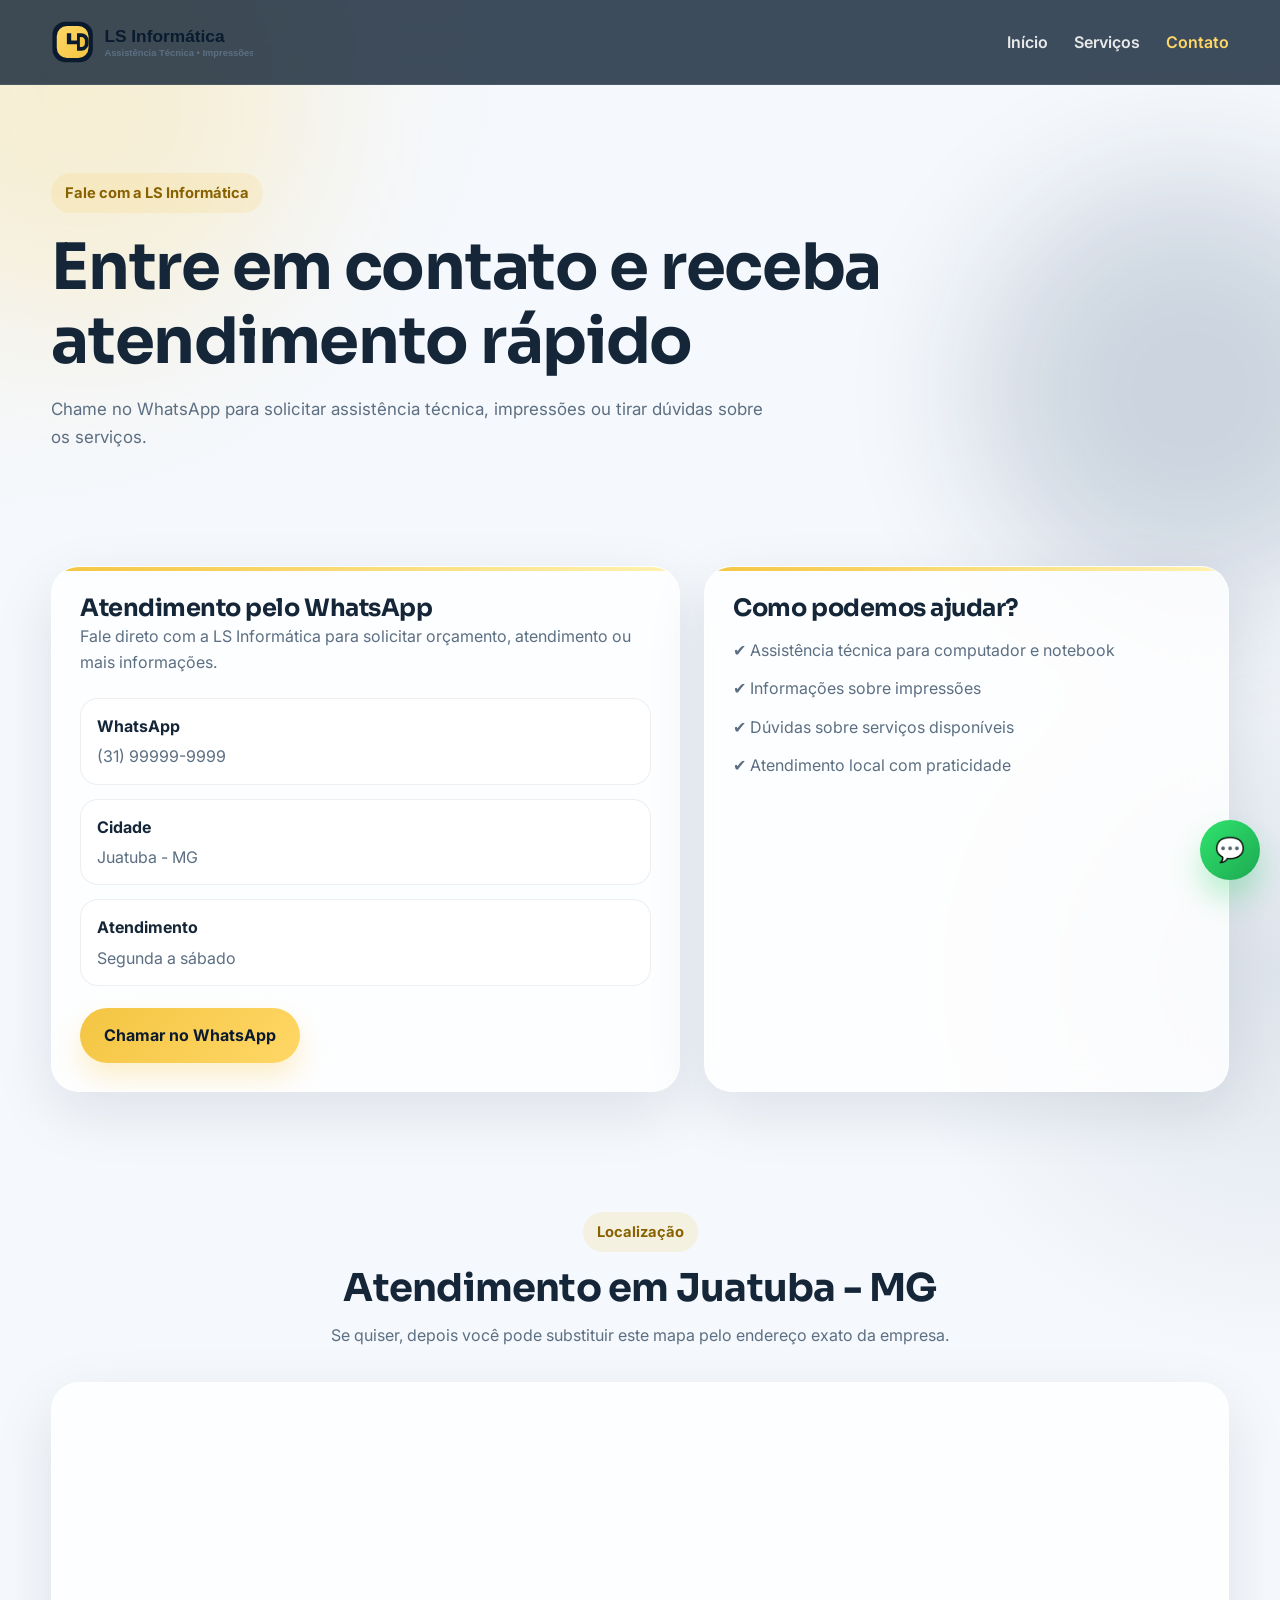
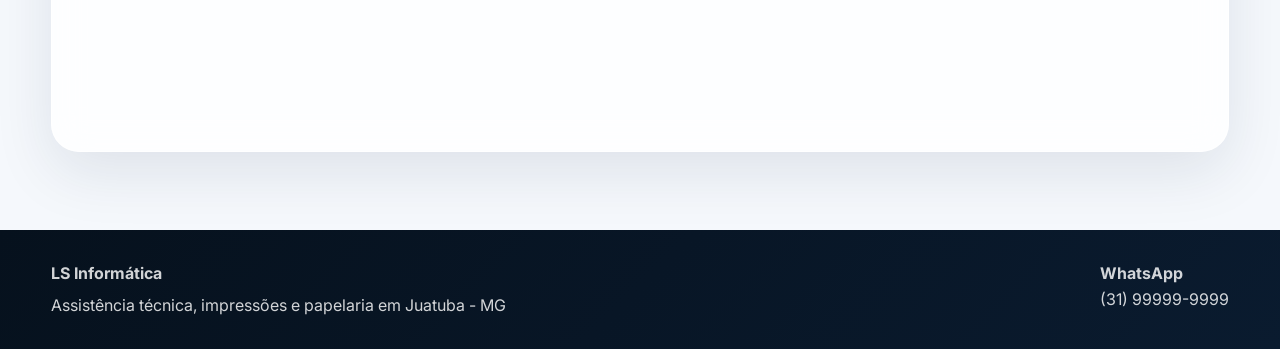
==== contato.html @ fe8e810d "Add files via upload" ====
<!DOCTYPE html>
<html lang="pt-BR">
<head>
  <meta charset="UTF-8">
  <meta name="viewport" content="width=device-width, initial-scale=1.0">
  <title>Contato | LS Informática</title>
  <meta name="description" content="Entre em contato com a LS Informática em Juatuba - MG pelo WhatsApp e veja a localização.">
  <link rel="icon" href="favicon.svg" type="image/svg+xml">
  <link rel="preconnect" href="https://fonts.googleapis.com">
  <link rel="preconnect" href="https://fonts.gstatic.com" crossorigin>
  <link href="https://fonts.googleapis.com/css2?family=Inter:wght@400;500;600;700;800&family=Sora:wght@500;600;700;800&display=swap" rel="stylesheet">
  <link rel="stylesheet" href="style.css">
</head>
<body>
  <div class="bg-orb orb-1"></div>
  <div class="bg-orb orb-2"></div>

  <header class="site-header">
    <div class="container header-wrap">
      <a href="index.html" class="brand" aria-label="Página inicial da LS Informática">
        <img src="logo.svg" alt="LS Informática">
      </a>
      <nav class="site-nav">
        <ul>
          <li><a href="index.html">Início</a></li>
          <li><a href="servicos.html">Serviços</a></li>
          <li><a href="contato.html" class="active">Contato</a></li>
        </ul>
      </nav>
    </div>
  </header>

  <main>
    <section class="page-hero">
      <div class="container">
        <span class="pill">Fale com a LS Informática</span>
        <h1>Entre em contato e receba atendimento rápido</h1>
        <p>Chame no WhatsApp para solicitar assistência técnica, impressões ou tirar dúvidas sobre os serviços.</p>
      </div>
    </section>

    <section class="section">
      <div class="container contact-grid">
        <article class="card premium-card">
          <h2>Atendimento pelo WhatsApp</h2>
          <p>Fale direto com a LS Informática para solicitar orçamento, atendimento ou mais informações.</p>
          <div class="info-list spaced">
            <div><strong>WhatsApp</strong><span>(31) 99999-9999</span></div>
            <div><strong>Cidade</strong><span>Juatuba - MG</span></div>
            <div><strong>Atendimento</strong><span>Segunda a sábado</span></div>
          </div>
          <a href="https://wa.me/5531999999999?text=Olá,%20vim%20pelo%20site%20e%20quero%20mais%20informações" class="btn btn-primary">Chamar no WhatsApp</a>
        </article>

        <article class="card premium-card">
          <h2>Como podemos ajudar?</h2>
          <div class="contact-list">
            <span>✔ Assistência técnica para computador e notebook</span>
            <span>✔ Informações sobre impressões</span>
            <span>✔ Dúvidas sobre serviços disponíveis</span>
            <span>✔ Atendimento local com praticidade</span>
          </div>
        </article>
      </div>
    </section>

    <section class="section section-soft">
      <div class="container">
        <div class="section-head">
          <span class="eyebrow">Localização</span>
          <h2>Atendimento em Juatuba - MG</h2>
          <p>Se quiser, depois você pode substituir este mapa pelo endereço exato da empresa.</p>
        </div>
        <div class="map-box">
          <iframe
            src="https://www.google.com/maps?q=Juatuba%20MG&output=embed"
            width="100%"
            height="360"
            style="border:0;"
            allowfullscreen=""
            loading="lazy"
            referrerpolicy="no-referrer-when-downgrade">
          </iframe>
        </div>
      </div>
    </section>
  </main>

  <footer class="site-footer">
    <div class="container footer-wrap">
      <div>
        <p class="footer-brand"><strong>LS Informática</strong></p>
        <p>Assistência técnica, impressões e papelaria em Juatuba - MG</p>
      </div>
      <div>
        <p><strong>WhatsApp</strong></p>
        <p>(31) 99999-9999</p>
      </div>
    </div>
  </footer>

  <a href="https://wa.me/5531999999999?text=Olá,%20quero%20falar%20com%20a%20LS%20Informática" class="whatsapp" aria-label="Chamar no WhatsApp">💬</a>
</body>
</html>
---- style.css ----
:root {
  --navy-950: #06111d;
  --navy-900: #0a1b2f;
  --navy-800: #102742;
  --navy-700: #15365d;
  --gold-500: #f4c542;
  --gold-400: #ffd766;
  --bg: #f5f8fc;
  --surface: rgba(255, 255, 255, 0.82);
  --surface-strong: #ffffff;
  --text: #152638;
  --muted: #5c6f82;
  --border: rgba(16, 39, 66, 0.08);
  --shadow-soft: 0 20px 60px rgba(16, 39, 66, 0.10);
  --shadow-card: 0 15px 35px rgba(16, 39, 66, 0.08);
  --radius-xl: 28px;
  --radius-lg: 22px;
  --radius-md: 16px;
  --container: 1180px;
  --transition: all 0.28s ease;
}

* {
  margin: 0;
  padding: 0;
  box-sizing: border-box;
}

html {
  scroll-behavior: smooth;
}

body {
  font-family: 'Inter', sans-serif;
  color: var(--text);
  background:
    radial-gradient(circle at top left, rgba(244, 197, 66, 0.10), transparent 22%),
    radial-gradient(circle at right center, rgba(21, 54, 93, 0.10), transparent 24%),
    var(--bg);
  line-height: 1.65;
  overflow-x: hidden;
}

h1, h2, h3, h4 {
  font-family: 'Sora', sans-serif;
  line-height: 1.15;
  letter-spacing: -0.02em;
}

a {
  text-decoration: none;
}

img {
  display: block;
  max-width: 100%;
}

.container {
  width: min(92%, var(--container));
  margin: 0 auto;
}

.bg-orb {
  position: fixed;
  width: 420px;
  height: 420px;
  border-radius: 999px;
  filter: blur(70px);
  opacity: 0.18;
  pointer-events: none;
  z-index: -1;
}

.orb-1 {
  background: #ffd766;
  top: -100px;
  left: -120px;
}

.orb-2 {
  background: #193a62;
  right: -120px;
  top: 180px;
}

.site-header {
  position: sticky;
  top: 0;
  z-index: 1000;
  backdrop-filter: blur(18px);
  background: rgba(10, 27, 47, 0.78);
  border-bottom: 1px solid rgba(255, 255, 255, 0.08);
}

.header-wrap {
  display: flex;
  align-items: center;
  justify-content: space-between;
  gap: 20px;
  padding: 16px 0;
}

.brand img {
  height: 52px;
}

.site-nav ul {
  list-style: none;
  display: flex;
  align-items: center;
  gap: 26px;
}

.site-nav a {
  color: rgba(255,255,255,0.88);
  font-weight: 600;
  transition: var(--transition);
}

.site-nav a:hover,
.site-nav a.active {
  color: var(--gold-400);
}

.hero,
.page-hero {
  position: relative;
  padding: 88px 0 72px;
}

.hero-grid {
  display: grid;
  grid-template-columns: 1.15fr 0.85fr;
  align-items: center;
  gap: 32px;
}

.hero-copy h1,
.page-hero h1 {
  font-size: clamp(2.25rem, 5vw, 4.5rem);
  margin: 18px 0 18px;
}

.hero-copy p,
.page-hero p {
  color: var(--muted);
  font-size: 1.06rem;
  max-width: 720px;
}

.pill,
.eyebrow {
  display: inline-flex;
  align-items: center;
  gap: 8px;
  padding: 8px 14px;
  border-radius: 999px;
  background: rgba(244, 197, 66, 0.14);
  color: #886200;
  font-weight: 700;
  font-size: 0.92rem;
}

.eyebrow-light {
  background: rgba(255,255,255,0.14);
  color: var(--gold-400);
}

.hero-actions {
  display: flex;
  gap: 14px;
  margin-top: 26px;
  flex-wrap: wrap;
}

.hero-badges {
  display: flex;
  flex-wrap: wrap;
  gap: 12px;
  margin-top: 22px;
}

.hero-badges span {
  background: rgba(255,255,255,0.72);
  border: 1px solid rgba(16,39,66,0.06);
  border-radius: 999px;
  padding: 10px 14px;
  color: var(--text);
  font-weight: 600;
  box-shadow: var(--shadow-card);
}

.glass-card,
.card,
.map-box {
  backdrop-filter: blur(18px);
  background: var(--surface);
  border: 1px solid rgba(255,255,255,0.6);
  box-shadow: var(--shadow-soft);
}

.hero-panel,
.card {
  border-radius: var(--radius-xl);
}

.hero-panel {
  padding: 28px;
}

.hero-panel-top {
  display: flex;
  align-items: center;
  justify-content: space-between;
  gap: 16px;
  margin-bottom: 18px;
}

.panel-tag,
.panel-status {
  font-size: 0.88rem;
  font-weight: 700;
  border-radius: 999px;
  padding: 8px 12px;
}

.panel-tag {
  background: rgba(16,39,66,0.08);
  color: var(--navy-700);
}

.panel-status {
  background: rgba(80, 200, 120, 0.14);
  color: #127a39;
}

.hero-panel h2 {
  font-size: 1.6rem;
  margin-bottom: 18px;
}

.info-list {
  display: grid;
  gap: 14px;
}

.info-list.spaced {
  margin: 22px 0;
}

.info-list div {
  display: grid;
  gap: 4px;
  padding: 14px 16px;
  border-radius: 18px;
  background: rgba(255,255,255,0.7);
  border: 1px solid var(--border);
}

.info-list strong {
  font-size: 1rem;
}

.info-list span {
  color: var(--muted);
}

.section {
  padding: 42px 0 78px;
}

.section-soft {
  position: relative;
}

.section-head {
  max-width: 780px;
  margin: 0 auto 34px;
  text-align: center;
}

.section-head h2,
.cta-box h2 {
  font-size: clamp(1.8rem, 3vw, 2.8rem);
  margin: 14px 0 12px;
}

.section-head p,
.cta-box p,
.card p,
.contact-list span {
  color: var(--muted);
}

.grid {
  display: grid;
  gap: 22px;
}

.grid-3 {
  grid-template-columns: repeat(3, 1fr);
}

.grid-4 {
  grid-template-columns: repeat(4, 1fr);
}

.card {
  padding: 28px;
  transition: var(--transition);
}

.card:hover {
  transform: translateY(-4px);
  box-shadow: 0 18px 46px rgba(16, 39, 66, 0.14);
}

.card h3 {
  font-size: 1.18rem;
  margin: 10px 0 8px;
}

.icon {
  width: 52px;
  height: 52px;
  display: grid;
  place-items: center;
  border-radius: 16px;
  background: linear-gradient(135deg, rgba(244,197,66,0.22), rgba(255,255,255,0.88));
  font-size: 1.45rem;
}

.premium-card,
.service-card,
.quote-card {
  position: relative;
  overflow: hidden;
}

.premium-card::before,
.service-card::before,
.quote-card::before {
  content: "";
  position: absolute;
  inset: 0 auto auto 0;
  width: 100%;
  height: 4px;
  background: linear-gradient(90deg, var(--gold-500), #fff2b0);
}

.quote-card p {
  font-style: italic;
}

.btn {
  display: inline-flex;
  align-items: center;
  justify-content: center;
  gap: 10px;
  padding: 14px 24px;
  border-radius: 999px;
  font-weight: 700;
  transition: var(--transition);
}

.btn-primary {
  color: var(--navy-900);
  background: linear-gradient(135deg, var(--gold-500), var(--gold-400));
  box-shadow: 0 14px 28px rgba(244, 197, 66, 0.28);
}

.btn-primary:hover {
  transform: translateY(-2px);
  box-shadow: 0 18px 34px rgba(244, 197, 66, 0.32);
}

.btn-secondary {
  color: var(--navy-800);
  background: rgba(255,255,255,0.86);
  border: 1px solid rgba(16,39,66,0.08);
}

.btn-secondary:hover {
  background: #fff;
}

.cta-box {
  border-radius: 30px;
  background: linear-gradient(135deg, var(--navy-900), var(--navy-700));
  padding: 34px;
  display: flex;
  align-items: center;
  justify-content: space-between;
  gap: 20px;
  color: #fff;
  box-shadow: var(--shadow-soft);
}

.cta-box p,
.site-footer p {
  color: rgba(255,255,255,0.82);
}

.contact-grid {
  display: grid;
  grid-template-columns: 1.2fr 1fr;
  gap: 24px;
}

.contact-list {
  display: grid;
  gap: 12px;
  margin-top: 14px;
}

.map-box {
  overflow: hidden;
  border-radius: var(--radius-xl);
}

.site-footer {
  background: linear-gradient(135deg, var(--navy-950), var(--navy-900));
  padding: 30px 0;
}

.footer-wrap {
  display: flex;
  justify-content: space-between;
  gap: 20px;
  flex-wrap: wrap;
}

.footer-brand {
  margin-bottom: 6px;
}

.whatsapp {
  position: fixed;
  right: 20px;
  bottom: 20px;
  width: 60px;
  height: 60px;
  border-radius: 50%;
  display: grid;
  place-items: center;
  background: linear-gradient(135deg, #2fe56e, #1da851);
  color: white;
  font-size: 1.5rem;
  box-shadow: 0 18px 30px rgba(37, 211, 102, 0.30);
  z-index: 1001;
  transition: var(--transition);
}

.whatsapp:hover {
  transform: scale(1.06);
}

@media (max-width: 1024px) {
  .hero-grid,
  .contact-grid,
  .grid-3,
  .grid-4 {
    grid-template-columns: 1fr 1fr;
  }

  .cta-box {
    flex-direction: column;
    align-items: flex-start;
  }
}

@media (max-width: 768px) {
  .header-wrap {
    flex-direction: column;
    align-items: flex-start;
  }

  .site-nav ul {
    flex-wrap: wrap;
    gap: 14px;
  }

  .hero-grid,
  .contact-grid,
  .grid-3,
  .grid-4 {
    grid-template-columns: 1fr;
  }

  .hero,
  .page-hero {
    padding-top: 74px;
  }

  .hero-copy h1,
  .page-hero h1 {
    font-size: 2.25rem;
  }

  .cta-box,
  .hero-panel,
  .card {
    padding: 24px;
  }
}
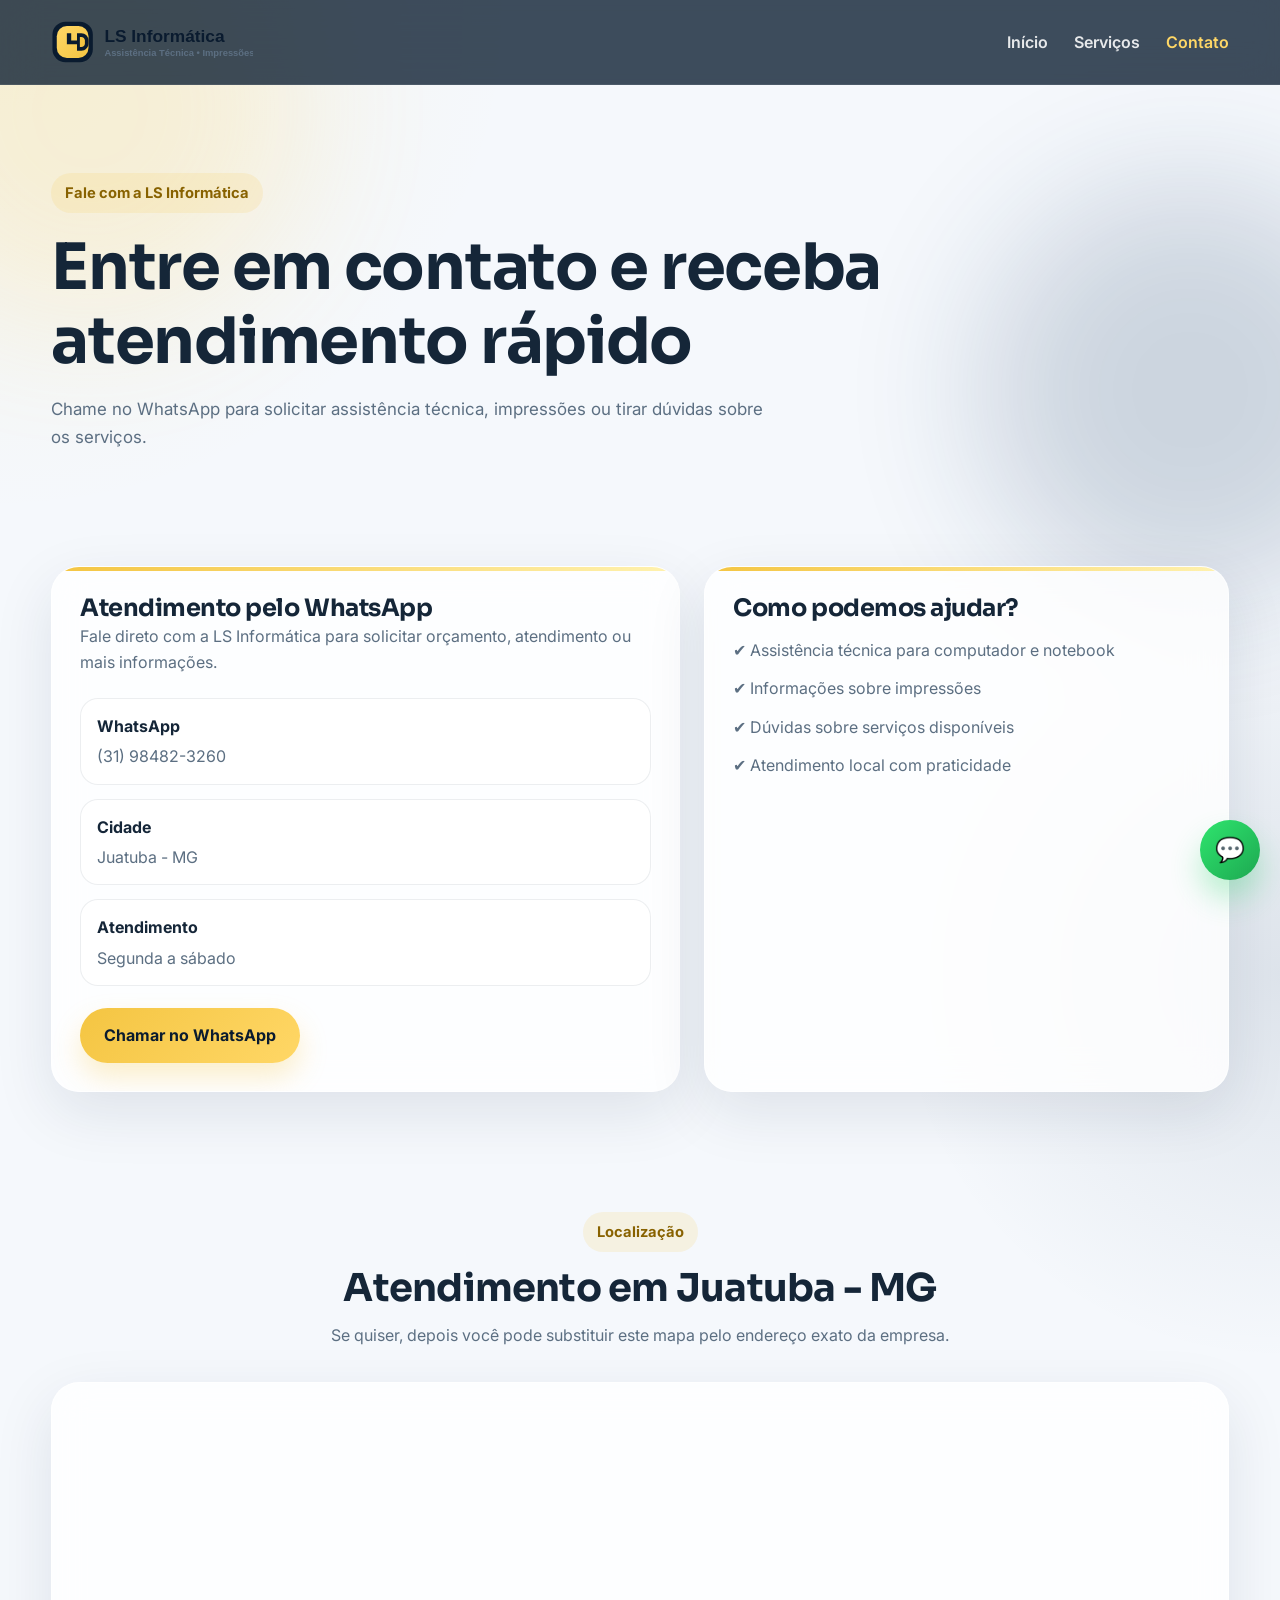
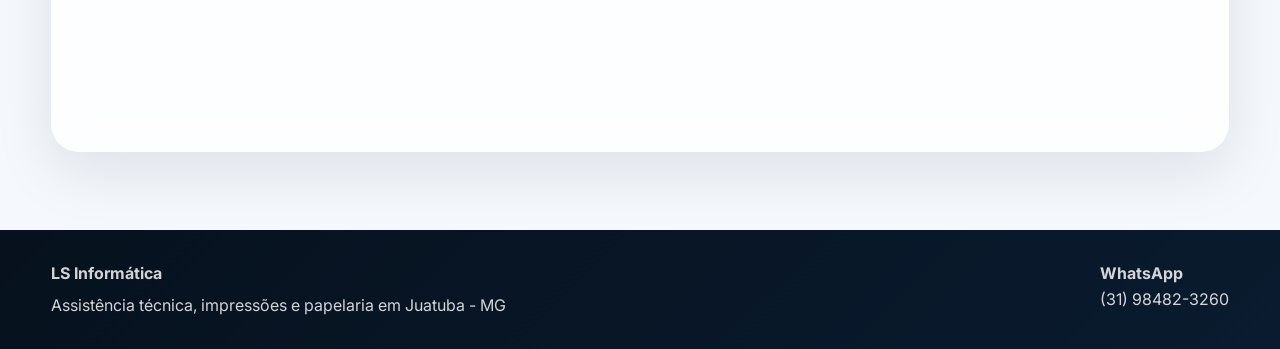
==== commit f7ee92d7: "Update contato.html" ====
--- a/contato.html
+++ b/contato.html
@@ -45,11 +45,11 @@
           <h2>Atendimento pelo WhatsApp</h2>
           <p>Fale direto com a LS Informática para solicitar orçamento, atendimento ou mais informações.</p>
           <div class="info-list spaced">
-            <div><strong>WhatsApp</strong><span>(31) 99999-9999</span></div>
+            <div><strong>WhatsApp</strong><span>(31) 98482-3260</span></div>
             <div><strong>Cidade</strong><span>Juatuba - MG</span></div>
             <div><strong>Atendimento</strong><span>Segunda a sábado</span></div>
           </div>
-          <a href="https://wa.me/5531999999999?text=Olá,%20vim%20pelo%20site%20e%20quero%20mais%20informações" class="btn btn-primary">Chamar no WhatsApp</a>
+          <a href="https://wa.me/5531984823260?text=Olá,%20vim%20pelo%20site%20e%20quero%20mais%20informações" class="btn btn-primary">Chamar no WhatsApp</a>
         </article>
 
         <article class="card premium-card">
@@ -94,11 +94,11 @@
       </div>
       <div>
         <p><strong>WhatsApp</strong></p>
-        <p>(31) 99999-9999</p>
+        <p>(31) 98482-3260</p>
       </div>
     </div>
   </footer>
 
-  <a href="https://wa.me/5531999999999?text=Olá,%20quero%20falar%20com%20a%20LS%20Informática" class="whatsapp" aria-label="Chamar no WhatsApp">💬</a>
+  <a href="https://wa.me/5531984823260?text=Olá,%20quero%20falar%20com%20a%20LS%20Informática" class="whatsapp" aria-label="Chamar no WhatsApp">💬</a>
 </body>
 </html>
